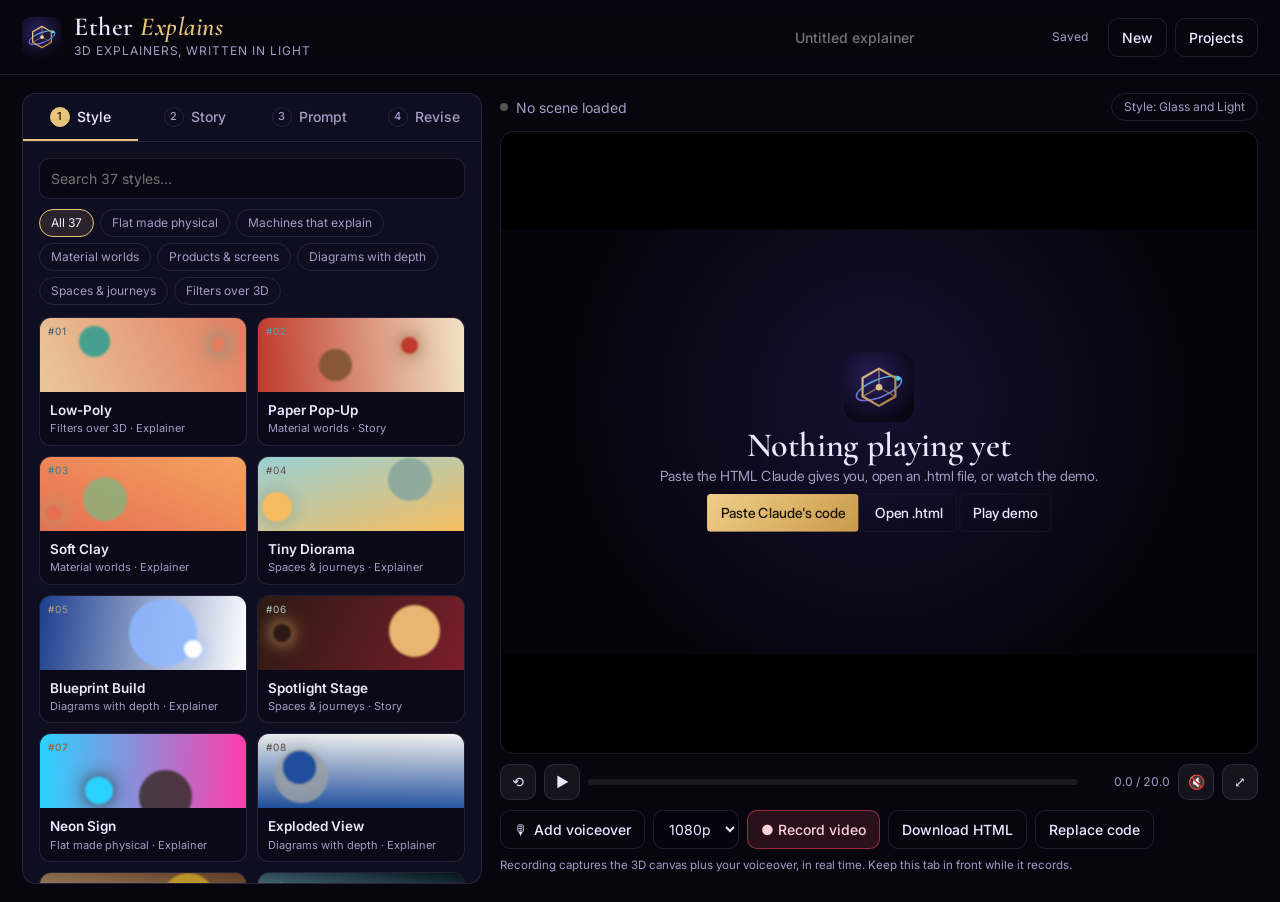
==== index.html @ 150a8461 "Player: on-stage error alerts and black-screen detection Co-Authored-By: Claude Opus 5.5 <noreply@an" ====
<!DOCTYPE html>
<html lang="en">
<head>
<meta charset="utf-8">
<meta name="viewport" content="width=device-width, initial-scale=1">
<title>Ether Explains</title>
<meta name="description" content="Ether Explains — build 3D animated explainers with Claude and three.js, then play and record them.">
<meta name="theme-color" content="#07060f">
<link rel="manifest" href="manifest.webmanifest">
<link rel="icon" href="icon.svg" type="image/svg+xml">
<link rel="preconnect" href="https://fonts.googleapis.com">
<link rel="preconnect" href="https://fonts.gstatic.com" crossorigin>
<link href="https://fonts.googleapis.com/css2?family=Cormorant+Garamond:ital,wght@0,500;0,600;1,500&family=Inter:wght@400;500;600&display=swap" rel="stylesheet">
<link rel="stylesheet" href="app.css">
</head>
<body>
<div class="aether" aria-hidden="true"></div>

<header class="topbar">
  <div class="brand">
    <img src="icon.svg" alt="" class="brand-mark">
    <div>
      <h1>Ether <em>Explains</em></h1>
      <p class="tag">3D explainers, written in light</p>
    </div>
  </div>
  <div class="project-bar">
    <input id="projectName" class="project-name" placeholder="Untitled explainer" aria-label="Project name">
    <span id="saveState" class="save-state">Saved</span>
    <button id="newBtn" class="btn ghost">New</button>
    <button id="projectsBtn" class="btn ghost">Projects</button>
  </div>
</header>

<main class="layout">
  <!-- LEFT: steps -->
  <section class="panel">
    <nav class="steps" role="tablist">
      <button class="step active" data-tab="style" role="tab"><span>1</span>Style</button>
      <button class="step" data-tab="story" role="tab"><span>2</span>Story</button>
      <button class="step" data-tab="prompt" role="tab"><span>3</span>Prompt</button>
      <button class="step" data-tab="revise" role="tab"><span>4</span>Revise</button>
    </nav>

    <!-- STYLE -->
    <div class="tab active" id="tab-style">
      <div class="row gap">
        <input id="styleSearch" class="input" placeholder="Search 37 styles…" aria-label="Search styles">
      </div>
      <div class="chips" id="catChips"></div>
      <div class="gallery" id="gallery"></div>
      <details class="custom-style">
        <summary>Paste your own style prompt</summary>
        <p class="hint">Copied a prompt from the 3D Style Atlas or written your own? Paste it here and it becomes the style for this project.</p>
        <input id="customName" class="input" placeholder="Style name">
        <textarea id="customBrief" class="input" rows="6" placeholder="Paste the style prompt or describe the look…"></textarea>
        <button id="useCustom" class="btn">Use this style</button>
      </details>
    </div>

    <!-- STORY -->
    <div class="tab" id="tab-story">
      <label class="field"><span>Topic</span>
        <textarea id="topic" class="input" rows="3" placeholder="e.g. Why the Moon has phases"></textarea>
      </label>
      <div class="grid3">
        <label class="field"><span>Length (sec)</span>
          <input id="duration" type="number" min="5" max="180" value="20" class="input"></label>
        <label class="field"><span>Aspect</span>
          <select id="aspect" class="input">
            <option value="16:9">16:9 · YouTube</option>
            <option value="9:16">9:16 · Shorts / Reels</option>
            <option value="1:1">1:1 · Square</option>
          </select></label>
        <label class="field"><span>Kind</span>
          <select id="genre" class="input">
            <option>Explainer</option><option>Story</option><option>Product shot</option><option>Title</option>
          </select></label>
      </div>
      <label class="field"><span>Audience &amp; tone</span>
        <input id="tone" class="input" placeholder="e.g. curious beginners, calm and wonder-filled"></label>
      <label class="field"><span>Palette / brand notes (optional)</span>
        <input id="palette" class="input" placeholder="e.g. Ether purples and gold, end on the Ether logo text"></label>

      <div class="subhead">Narration timing</div>
      <p class="hint">Paste an SRT from your voiceover so every beat lands on its line. No SRT yet? Write the script and Ether Explains will estimate the timing.</p>
      <div class="seg" id="timingMode">
        <button class="active" data-mode="srt">SRT</button>
        <button data-mode="script">Script</button>
        <button data-mode="none">No narration</button>
      </div>
      <div id="srtBox">
        <textarea id="srt" class="input mono" rows="7" placeholder="1&#10;00:00:00,000 --> 00:00:03,200&#10;The Moon makes no light of its own."></textarea>
        <label class="btn ghost file-btn">Load .srt<input id="srtFile" type="file" accept=".srt,.vtt,.txt" hidden></label>
      </div>
      <div id="scriptBox" hidden>
        <textarea id="script" class="input" rows="7" placeholder="One sentence per line works best."></textarea>
        <label class="field inline"><span>Words per minute</span><input id="wpm" type="number" value="150" min="80" max="220" class="input small"></label>
        <button id="scriptToSrt" class="btn ghost">Turn into timed cues</button>
      </div>
      <div id="cueSummary" class="cue-summary"></div>
      <details class="tip">
        <summary>How to get an SRT from a voiceover</summary>
        <p>Make your voiceover (your own voice, or a TTS tool like Google AI Studio), then ask a transcription tool to "transcribe this audio as an SRT file with sentence-level timestamps." Paste the result above. Keep the audio file — you'll load it when recording.</p>
      </details>
      <button class="btn primary wide" data-goto="prompt">Build the prompt →</button>
    </div>

    <!-- PROMPT -->
    <div class="tab" id="tab-prompt">
      <div class="prompt-head">
        <div>
          <div class="subhead">Your prompt for Claude</div>
          <p class="hint">Copy it, paste it into a new Claude chat, then bring the HTML back into the player.</p>
        </div>
        <label class="check"><input type="checkbox" id="withSound"> Add sound effects</label>
      </div>
      <textarea id="promptOut" class="input mono prompt-out" rows="18" spellcheck="false"></textarea>
      <div class="row gap">
        <button id="copyPrompt" class="btn primary">Copy prompt</button>
        <a class="btn ghost" href="https://claude.ai/new" target="_blank" rel="noopener">Open Claude ↗</a>
        <button id="pasteCodeBtn2" class="btn ghost">Paste Claude's code</button>
      </div>
    </div>

    <!-- REVISE -->
    <div class="tab" id="tab-revise">
      <div class="subhead">Ask for a change</div>
      <p class="hint">Describe what to change. Errors from the player are added automatically.</p>
      <textarea id="changeReq" class="input" rows="5" placeholder="e.g. Slow the camera in beat 2, make the Moon brighter, move the caption higher"></textarea>
      <div id="errorBox" class="error-box" hidden></div>
      <label class="check"><input type="checkbox" id="includeCode" checked> Include the current code (for a new Claude chat)</label>
      <textarea id="reviseOut" class="input mono" rows="10" spellcheck="false" readonly></textarea>
      <div class="row gap">
        <button id="copyRevise" class="btn primary">Copy change prompt</button>
        <a class="btn ghost" href="https://claude.ai/new" target="_blank" rel="noopener">Open Claude ↗</a>
      </div>
      <div class="subhead">Versions</div>
      <div id="versions" class="versions"></div>
    </div>
  </section>

  <!-- RIGHT: stage -->
  <section class="stage-wrap">
    <div class="stage-head">
      <div class="now">
        <span class="dot" id="statusDot"></span>
        <span id="statusText">No scene loaded</span>
      </div>
      <div class="style-pill" id="stylePill">Style: —</div>
    </div>
    <div class="stage" id="stage">
      <div class="stage-inner" id="stageInner">
        <iframe id="player" title="Explainer player" sandbox="allow-scripts allow-same-origin"></iframe>
        <div class="empty" id="emptyState">
          <img src="icon.svg" alt="">
          <h2>Nothing playing yet</h2>
          <p>Paste the HTML Claude gives you, open an .html file, or watch the demo.</p>
          <div class="row gap center">
            <button class="btn primary" id="pasteCodeBtn">Paste Claude's code</button>
            <label class="btn ghost file-btn">Open .html<input id="htmlFile" type="file" accept=".html,.htm,.txt" hidden></label>
            <button class="btn ghost" id="demoBtn">Play demo</button>
          </div>
        </div>
      </div>
      <div class="stage-alert" id="stageAlert" hidden>
        <b id="alertTitle">The scene hit a problem</b>
        <pre id="alertText"></pre>
        <div class="row gap center"><button class="btn primary" id="alertFix">Get a fix prompt</button><button class="btn ghost" id="alertClose">Dismiss</button></div>
      </div>
      <div class="rec-badge" id="recBadge" hidden>● REC <span id="recTime">0.0</span>s</div>
    </div>
    <div class="transport">
      <button class="btn icon" id="restartBtn" title="Restart">⟲</button>
      <button class="btn icon" id="playBtn" title="Play / pause">❚❚</button>
      <div class="timebar"><div id="timeFill"></div></div>
      <span class="time" id="timeLabel">0.0 / 0.0</span>
      <button class="btn icon" id="soundBtn" title="Sound in scene">🔇</button>
      <button class="btn icon" id="fullBtn" title="Fullscreen">⤢</button>
    </div>
    <div class="record-row">
      <label class="btn ghost file-btn" title="Voiceover to record with the scene">🎙 <span id="audioName">Add voiceover</span><input id="audioFile" type="file" accept="audio/*" hidden></label>
      <select id="recRes" class="input small" title="Recording size">
        <option value="1">1080p</option><option value="0.6667">720p</option>
      </select>
      <button class="btn rec" id="recordBtn">● Record video</button>
      <button class="btn ghost" id="downloadHtml">Download HTML</button>
      <button class="btn ghost" id="pasteCodeBtn3">Replace code</button>
    </div>
    <p class="hint small-print">Recording captures the 3D canvas plus your voiceover, in real time. Keep this tab in front while it records.</p>
  </section>
</main>

<!-- Paste modal -->
<dialog id="pasteDlg" class="dlg">
  <form method="dialog">
    <h3>Paste Claude's code</h3>
    <p class="hint">Paste the whole reply if you like — Ether Explains pulls out the HTML.</p>
    <textarea id="pasteArea" class="input mono" rows="16" spellcheck="false"></textarea>
    <div class="row gap end">
      <button class="btn ghost" value="cancel">Cancel</button>
      <button class="btn primary" id="pasteGo" value="ok">Play it</button>
    </div>
  </form>
</dialog>

<!-- Projects drawer -->
<dialog id="projDlg" class="dlg">
  <form method="dialog">
    <h3>Projects</h3>
    <div id="projList" class="proj-list"></div>
    <div class="row gap end">
      <label class="btn ghost file-btn">Import .json<input id="importFile" type="file" accept=".json" hidden></label>
      <button class="btn ghost" id="exportBtn" type="button">Export current</button>
      <button class="btn primary" value="close">Close</button>
    </div>
  </form>
</dialog>

<div class="toast" id="toast" role="status"></div>

<script src="styles-data.js"></script>
<script src="app.js"></script>
</body>
</html>
---- app.css ----
:root{
  --bg:#07060f; --bg2:#0e0c1d; --panel:rgba(20,17,40,.72); --line:rgba(190,170,255,.14);
  --text:#ece8ff; --muted:#a39cc4; --gold:#e8c37a; --violet:#8b6cff; --cyan:#5fe3ff; --rec:#ff4d6d;
  --r:14px; --serif:'Cormorant Garamond',Georgia,serif; --sans:Inter,system-ui,-apple-system,sans-serif;
}
*{box-sizing:border-box}
html,body{margin:0;height:100%;background:var(--bg);color:var(--text);font:14px/1.5 var(--sans)}
button,input,select,textarea{font:inherit;color:inherit}
[hidden]{display:none !important}
a.btn{color:var(--text)}
.aether{position:fixed;inset:0;z-index:-1;pointer-events:none;
  background:
    radial-gradient(60vw 40vh at 15% -5%,rgba(139,108,255,.22),transparent 60%),
    radial-gradient(50vw 50vh at 100% 10%,rgba(95,227,255,.10),transparent 60%),
    radial-gradient(40vw 40vh at 60% 110%,rgba(232,195,122,.10),transparent 60%),
    var(--bg)}
.aether::after{content:"";position:absolute;inset:0;opacity:.5;
  background-image:radial-gradient(1px 1px at 20% 30%,#fff,transparent),radial-gradient(1px 1px at 70% 60%,#fff,transparent),
  radial-gradient(1px 1px at 40% 80%,#cfc6ff,transparent),radial-gradient(1px 1px at 85% 20%,#fff,transparent),
  radial-gradient(1px 1px at 10% 70%,#ffe9b8,transparent),radial-gradient(1px 1px at 55% 15%,#fff,transparent);
  background-size:420px 420px}

/* top bar */
.topbar{display:flex;align-items:center;justify-content:space-between;gap:16px;padding:14px 22px;border-bottom:1px solid var(--line);backdrop-filter:blur(10px)}
.brand{display:flex;align-items:center;gap:12px}
.brand-mark{width:40px;height:40px}
.brand h1{margin:0;font:600 26px/1 var(--serif);letter-spacing:.5px}
.brand h1 em{color:var(--gold);font-style:italic}
.tag{margin:2px 0 0;color:var(--muted);font-size:12px;letter-spacing:.08em;text-transform:uppercase}
.project-bar{display:flex;align-items:center;gap:8px}
.project-name{background:transparent;border:1px solid transparent;border-radius:10px;padding:8px 10px;width:260px;font-weight:500}
.project-name:hover,.project-name:focus{border-color:var(--line);outline:none;background:rgba(255,255,255,.03)}
.save-state{color:var(--muted);font-size:12px;min-width:48px}

/* layout */
.layout{display:grid;grid-template-columns:minmax(380px,460px) 1fr;gap:18px;padding:18px 22px;height:calc(100vh - 73px)}
.panel{background:var(--panel);border:1px solid var(--line);border-radius:var(--r);display:flex;flex-direction:column;min-height:0;overflow:hidden}
.steps{display:grid;grid-template-columns:repeat(4,1fr);border-bottom:1px solid var(--line)}
.step{background:none;border:0;padding:12px 6px;color:var(--muted);cursor:pointer;display:flex;align-items:center;justify-content:center;gap:7px;font-weight:500;border-bottom:2px solid transparent}
.step span{display:inline-grid;place-items:center;width:20px;height:20px;border-radius:50%;border:1px solid var(--line);font-size:11px}
.step.active{color:var(--text);border-bottom-color:var(--gold)}
.step.active span{background:var(--gold);color:#1a1405;border-color:var(--gold)}
.tab{display:none;padding:16px;overflow:auto;flex:1;min-height:0}
.tab.active{display:block}

/* controls */
.input{width:100%;background:rgba(5,4,14,.6);border:1px solid var(--line);border-radius:10px;padding:9px 11px;outline:none;transition:border-color .15s}
.input:focus{border-color:rgba(232,195,122,.6)}
textarea.input{resize:vertical}
.input.small{width:auto;min-width:80px}
.mono{font-family:ui-monospace,SFMono-Regular,Menlo,monospace;font-size:12px;line-height:1.45}
.btn{background:rgba(255,255,255,.06);border:1px solid var(--line);border-radius:10px;padding:8px 13px;cursor:pointer;font-weight:500;text-decoration:none;display:inline-flex;align-items:center;gap:6px;white-space:nowrap;transition:background .15s,border-color .15s}
.btn:hover{background:rgba(255,255,255,.11)}
.btn.primary{background:linear-gradient(135deg,#f0cf8a,#c99a4b);color:#1a1405;border-color:transparent}
.btn.primary:hover{filter:brightness(1.07)}
.btn.ghost{background:transparent}
.btn.rec{background:rgba(255,77,109,.14);border-color:rgba(255,77,109,.5);color:#ffd1da}
.btn.rec.on{background:var(--rec);color:#fff}
.btn.icon{width:36px;height:36px;justify-content:center;padding:0}
.btn.wide{width:100%;justify-content:center;margin-top:14px;padding:11px}
.btn:disabled{opacity:.45;cursor:not-allowed}
.file-btn{cursor:pointer}
.row{display:flex;align-items:center;flex-wrap:wrap}
.gap{gap:8px}.center{justify-content:center}.end{justify-content:flex-end}
.field{display:block;margin-bottom:12px}
.field>span{display:block;font-size:12px;color:var(--muted);margin-bottom:5px}
.field.inline{display:flex;align-items:center;gap:8px;margin:8px 0}
.field.inline>span{margin:0}
.grid3{display:grid;grid-template-columns:1fr 1.4fr 1.1fr;gap:8px}
.subhead{font:600 18px/1.2 var(--serif);color:var(--gold);margin:14px 0 4px;letter-spacing:.3px}
.hint{color:var(--muted);font-size:12.5px;margin:0 0 10px}
.check{display:flex;align-items:center;gap:7px;color:var(--muted);font-size:13px;margin:8px 0;cursor:pointer}
.seg{display:inline-flex;border:1px solid var(--line);border-radius:10px;overflow:hidden;margin-bottom:10px}
.seg button{background:none;border:0;padding:7px 14px;cursor:pointer;color:var(--muted)}
.seg button.active{background:rgba(232,195,122,.16);color:var(--text)}
#srtBox .file-btn{margin-top:8px}
.cue-summary{margin-top:10px;font-size:12.5px;color:var(--muted)}
.cue-summary ol{margin:6px 0 0;padding-left:20px;max-height:140px;overflow:auto}
.cue-summary li{margin:2px 0}
.cue-summary b{color:var(--cyan);font-weight:500;font-variant-numeric:tabular-nums}
details{margin-top:12px;border:1px solid var(--line);border-radius:10px;padding:10px 12px}
details summary{cursor:pointer;color:var(--muted)}
details[open] summary{margin-bottom:8px}
.custom-style .input{margin-bottom:8px}

/* gallery */
.chips{display:flex;flex-wrap:wrap;gap:6px;margin:10px 0 12px}
.chip{background:none;border:1px solid var(--line);border-radius:999px;padding:4px 11px;font-size:12px;color:var(--muted);cursor:pointer}
.chip.active{border-color:var(--gold);color:var(--text);background:rgba(232,195,122,.12)}
.gallery{display:grid;grid-template-columns:1fr 1fr;gap:10px;align-items:start}
.card{border:1px solid var(--line);border-radius:12px;overflow:hidden;cursor:pointer;background:rgba(0,0,0,.25);text-align:left;padding:0;transition:transform .15s,border-color .15s}
.card:hover{transform:translateY(-2px);border-color:rgba(232,195,122,.45)}
.card.sel{border-color:var(--gold);box-shadow:0 0 0 1px var(--gold),0 8px 30px rgba(232,195,122,.15)}
.card .art{height:74px;position:relative;overflow:hidden}
.card .art i{position:absolute;border-radius:50%;filter:blur(1px)}
.card .num{position:absolute;top:6px;left:8px;font-size:10px;letter-spacing:.1em;color:rgba(255,255,255,.85);mix-blend-mode:difference}
.card .meta{padding:8px 10px}
.card .nm{font-weight:600;font-size:13.5px}
.card .sub{font-size:11px;color:var(--muted)}
.card .brief{display:none}
.card.sel .brief{display:block;font-size:11.5px;color:#cfc8ee;margin-top:6px;line-height:1.4}

/* prompt */
.prompt-head{display:flex;justify-content:space-between;align-items:flex-start;gap:10px}
.prompt-out{margin-bottom:10px;min-height:300px}
.error-box{background:rgba(255,77,109,.1);border:1px solid rgba(255,77,109,.4);border-radius:10px;padding:8px 10px;font-size:12px;margin-bottom:8px;white-space:pre-wrap;font-family:ui-monospace,Menlo,monospace}
#reviseOut{margin:8px 0}
.versions{display:flex;flex-direction:column;gap:6px}
.ver{display:flex;justify-content:space-between;align-items:center;border:1px solid var(--line);border-radius:10px;padding:7px 10px;font-size:12.5px}
.ver.cur{border-color:var(--gold)}

/* stage */
.stage-wrap{display:flex;flex-direction:column;min-height:0;min-width:0}
.stage-head{display:flex;justify-content:space-between;align-items:center;margin-bottom:10px}
.now{display:flex;align-items:center;gap:8px;color:var(--muted)}
.dot{width:8px;height:8px;border-radius:50%;background:#555}
.dot.ok{background:#4ade80;box-shadow:0 0 8px #4ade80}
.dot.err{background:var(--rec);box-shadow:0 0 8px var(--rec)}
.dot.load{background:var(--gold)}
.style-pill{border:1px solid var(--line);border-radius:999px;padding:4px 12px;font-size:12px;color:var(--muted)}
.stage{flex:1;min-height:0;position:relative;border-radius:var(--r);border:1px solid var(--line);background:#000;overflow:hidden;display:grid;place-items:center}
.stage-inner{position:absolute;left:50%;top:50%;transform-origin:center center}
#player{border:0;display:block;background:#000;width:100%;height:100%}
.empty{position:absolute;inset:0;display:grid;place-content:center;text-align:center;padding:30px;background:radial-gradient(circle at 50% 40%,#151030,#05040b 70%)}
.empty img{width:70px;margin:0 auto 10px;opacity:.9}
.empty h2{font:600 34px/1.1 var(--serif);margin:0 0 6px}
.empty p{color:var(--muted);margin:0 0 18px;font-size:calc(14px * var(--inv,1))}
.empty .btn{font-size:calc(14px * var(--inv,1));padding:calc(8px * var(--inv,1)) calc(13px * var(--inv,1))}
.empty h2{font-size:calc(34px * var(--inv,1))}
.empty img{width:calc(70px * var(--inv,1))}
.rec-badge{position:absolute;top:12px;right:12px;background:var(--rec);color:#fff;font-weight:600;font-size:12px;padding:4px 10px;border-radius:999px;animation:pulse 1s infinite}
@keyframes pulse{50%{opacity:.6}}
.transport{display:flex;align-items:center;gap:8px;margin-top:10px}
.timebar{flex:1;height:6px;border-radius:3px;background:rgba(255,255,255,.08);overflow:hidden;cursor:pointer}
#timeFill{height:100%;width:0;background:linear-gradient(90deg,var(--violet),var(--gold))}
.time{font-variant-numeric:tabular-nums;color:var(--muted);font-size:12px;min-width:84px;text-align:right}
.record-row{display:flex;flex-wrap:wrap;gap:8px;margin-top:10px;align-items:center}
.small-print{margin-top:8px;font-size:11.5px}

/* dialogs */
.dlg{background:#120f24;color:var(--text);border:1px solid var(--line);border-radius:16px;padding:20px;width:min(760px,92vw)}
.dlg::backdrop{background:rgba(3,2,10,.7);backdrop-filter:blur(4px)}
.dlg h3{margin:0 0 6px;font:600 24px/1.2 var(--serif);color:var(--gold)}
.dlg textarea{margin:8px 0 12px}
.proj-list{display:flex;flex-direction:column;gap:6px;max-height:50vh;overflow:auto;margin:10px 0 14px}
.proj{display:flex;align-items:center;justify-content:space-between;gap:10px;border:1px solid var(--line);border-radius:10px;padding:9px 12px}
.proj .t{font-weight:500}.proj .d{font-size:11.5px;color:var(--muted)}
.proj.cur{border-color:var(--gold)}
.toast{position:fixed;bottom:22px;left:50%;transform:translate(-50%,20px);background:#1d1838;border:1px solid var(--line);padding:10px 16px;border-radius:12px;opacity:0;pointer-events:none;transition:.25s;z-index:10}
.toast.show{opacity:1;transform:translate(-50%,0)}

@media (max-width:980px){
  .layout{grid-template-columns:1fr;height:auto}
  .panel{max-height:none}
  .stage{min-height:56vw}
  .project-name{width:150px}
}

.stage-alert{position:absolute;left:50%;bottom:18px;transform:translateX(-50%);width:min(560px,92%);background:rgba(26,10,20,.94);border:1px solid rgba(255,77,109,.6);border-radius:14px;padding:14px 16px;z-index:3;box-shadow:0 10px 40px rgba(0,0,0,.5)}
.stage-alert b{display:block;color:#ffb3c1;margin-bottom:6px;font-size:15px}
.stage-alert pre{margin:0 0 12px;max-height:120px;overflow:auto;white-space:pre-wrap;font:12px/1.4 ui-monospace,Menlo,monospace;color:#f3dbe2}
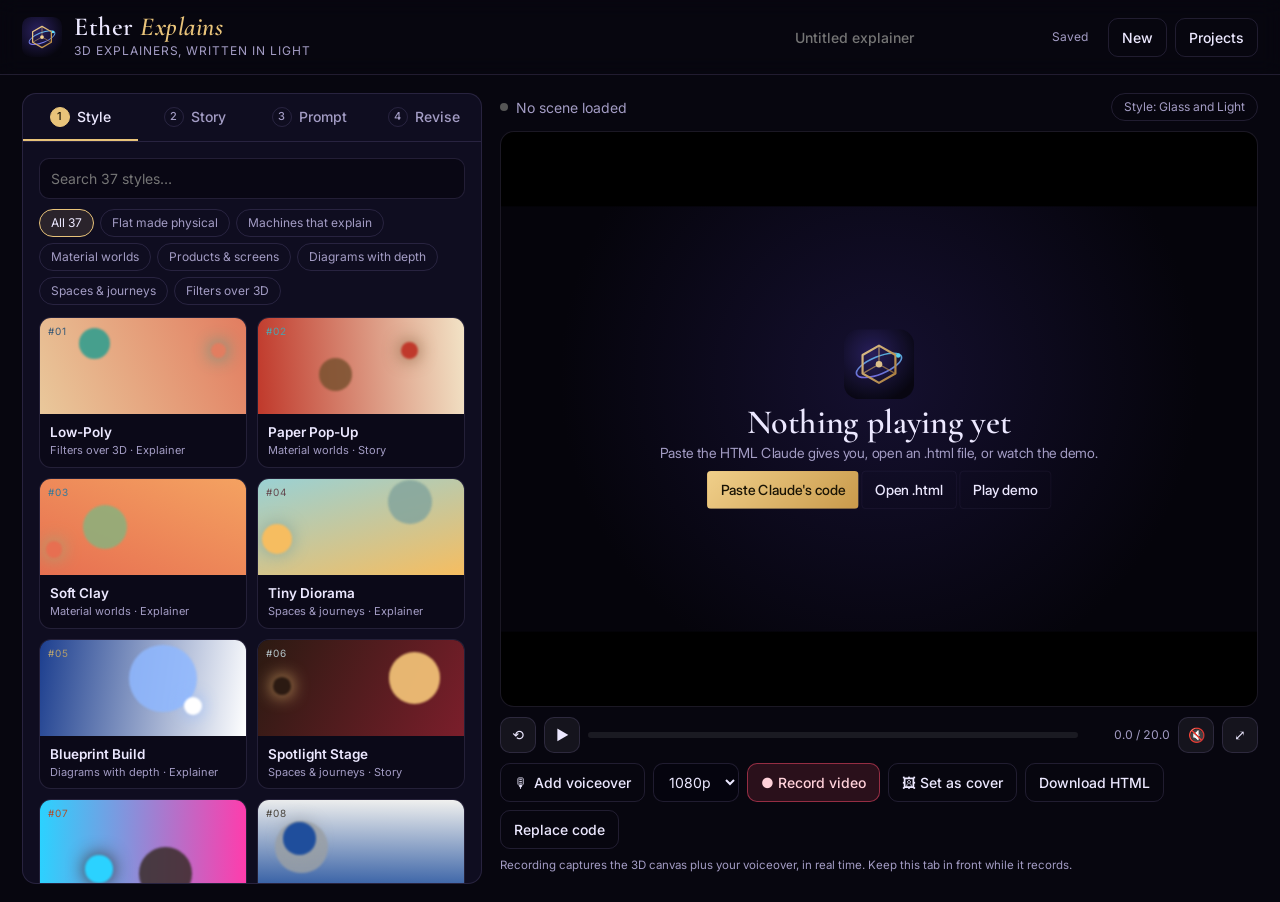
==== commit 7ac1f802: "Style covers: auto-capture a frame from your scenes, Set as cover, Reset cover Co-Authored-By: Claud" ====
--- a/index.html
+++ b/index.html
@@ -11,7 +11,7 @@
 <link rel="preconnect" href="https://fonts.googleapis.com">
 <link rel="preconnect" href="https://fonts.gstatic.com" crossorigin>
 <link href="https://fonts.googleapis.com/css2?family=Cormorant+Garamond:ital,wght@0,500;0,600;1,500&family=Inter:wght@400;500;600&display=swap" rel="stylesheet">
-<link rel="stylesheet" href="app.css">
+<link rel="stylesheet" href="app.css?v=6">
 </head>
 <body>
 <div class="aether" aria-hidden="true"></div>
@@ -184,6 +184,7 @@
         <option value="1">1080p</option><option value="0.6667">720p</option>
       </select>
       <button class="btn rec" id="recordBtn">● Record video</button>
+      <button class="btn ghost" id="coverBtn" title="Use the frame on screen as this style's picture in the gallery">🖼 Set as cover</button>
       <button class="btn ghost" id="downloadHtml">Download HTML</button>
       <button class="btn ghost" id="pasteCodeBtn3">Replace code</button>
     </div>
@@ -219,7 +220,7 @@
 
 <div class="toast" id="toast" role="status"></div>
 
-<script src="styles-data.js"></script>
-<script src="app.js"></script>
+<script src="styles-data.js?v=6"></script>
+<script src="app.js?v=6"></script>
 </body>
 </html>
--- a/app.css
+++ b/app.css
@@ -91,7 +91,7 @@
 .card{border:1px solid var(--line);border-radius:12px;overflow:hidden;cursor:pointer;background:rgba(0,0,0,.25);text-align:left;padding:0;transition:transform .15s,border-color .15s}
 .card:hover{transform:translateY(-2px);border-color:rgba(232,195,122,.45)}
 .card.sel{border-color:var(--gold);box-shadow:0 0 0 1px var(--gold),0 8px 30px rgba(232,195,122,.15)}
-.card .art{height:74px;position:relative;overflow:hidden}
+.card .art{height:96px;position:relative;overflow:hidden;background-size:cover;background-position:center}
 .card .art i{position:absolute;border-radius:50%;filter:blur(1px)}
 .card .num{position:absolute;top:6px;left:8px;font-size:10px;letter-spacing:.1em;color:rgba(255,255,255,.85);mix-blend-mode:difference}
 .card .meta{padding:8px 10px}
@@ -159,3 +159,7 @@
 .stage-alert{position:absolute;left:50%;bottom:18px;transform:translateX(-50%);width:min(560px,92%);background:rgba(26,10,20,.94);border:1px solid rgba(255,77,109,.6);border-radius:14px;padding:14px 16px;z-index:3;box-shadow:0 10px 40px rgba(0,0,0,.5)}
 .stage-alert b{display:block;color:#ffb3c1;margin-bottom:6px;font-size:15px}
 .stage-alert pre{margin:0 0 12px;max-height:120px;overflow:auto;white-space:pre-wrap;font:12px/1.4 ui-monospace,Menlo,monospace;color:#f3dbe2}
+
+.card .art.has-img::after{content:"";position:absolute;inset:0;background:linear-gradient(180deg,rgba(0,0,0,.25),transparent 40%)}
+.card .num{z-index:1}
+.cover-reset{display:inline-block;margin-top:8px;font-size:11px;color:var(--gold);text-decoration:underline;cursor:pointer}
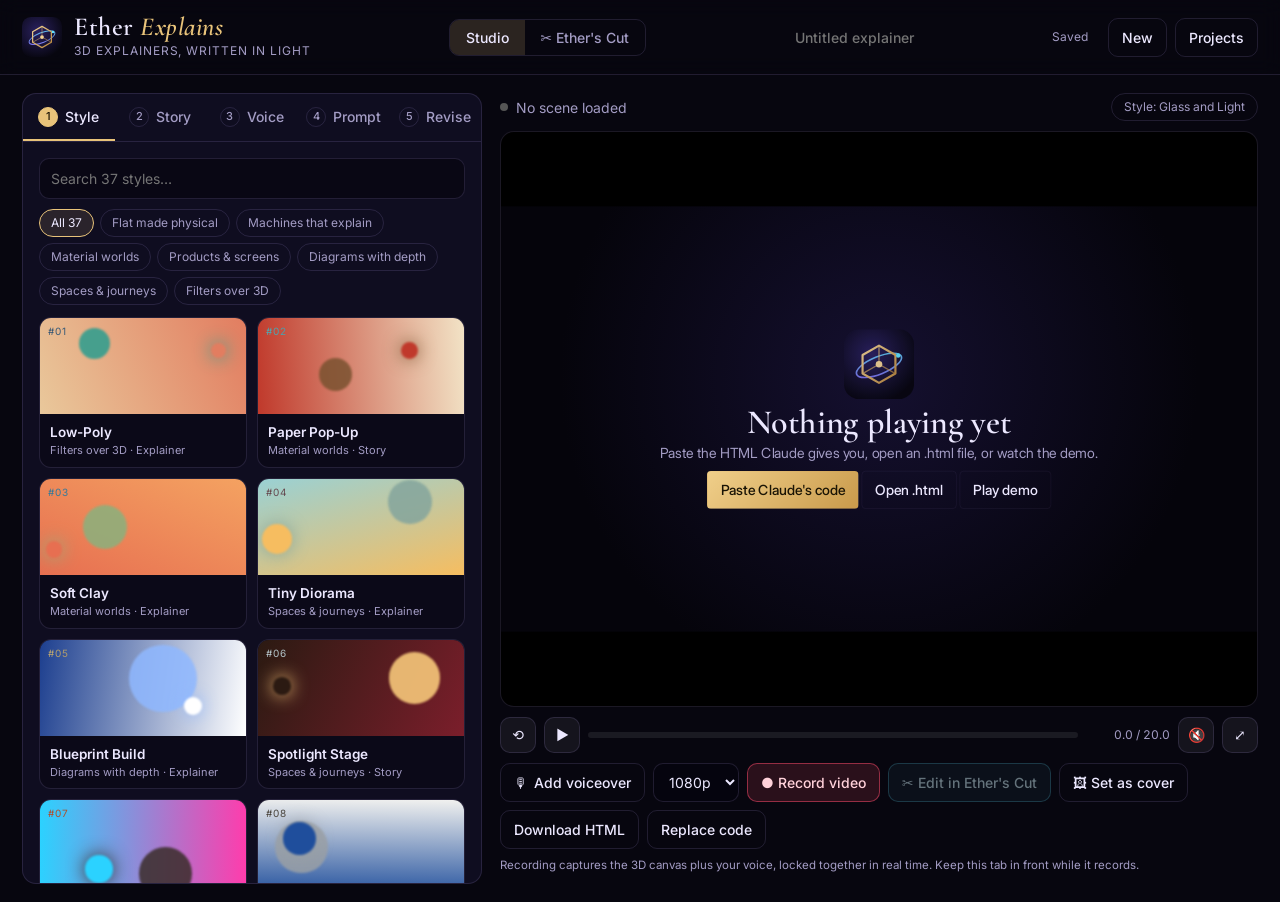
==== commit 8deba0ef: "Voice reader (teleprompter, voice-file auto line-up, Mac voices), voice locked to the scene in playe" ====
--- a/index.html
+++ b/index.html
@@ -11,7 +11,7 @@
 <link rel="preconnect" href="https://fonts.googleapis.com">
 <link rel="preconnect" href="https://fonts.gstatic.com" crossorigin>
 <link href="https://fonts.googleapis.com/css2?family=Cormorant+Garamond:ital,wght@0,500;0,600;1,500&family=Inter:wght@400;500;600&display=swap" rel="stylesheet">
-<link rel="stylesheet" href="app.css?v=6">
+<link rel="stylesheet" href="app.css?v=7">
 </head>
 <body>
 <div class="aether" aria-hidden="true"></div>
@@ -23,6 +23,10 @@
       <h1>Ether <em>Explains</em></h1>
       <p class="tag">3D explainers, written in light</p>
     </div>
+  </div>
+  <div class="seg mode-seg" id="modeSeg" role="tablist" aria-label="View">
+    <button class="active" data-view="studio">Studio</button>
+    <button data-view="cut">✂ Ether's Cut</button>
   </div>
   <div class="project-bar">
     <input id="projectName" class="project-name" placeholder="Untitled explainer" aria-label="Project name">
@@ -32,14 +36,15 @@
   </div>
 </header>
 
-<main class="layout">
+<main class="layout" id="studioView">
   <!-- LEFT: steps -->
   <section class="panel">
     <nav class="steps" role="tablist">
       <button class="step active" data-tab="style" role="tab"><span>1</span>Style</button>
       <button class="step" data-tab="story" role="tab"><span>2</span>Story</button>
-      <button class="step" data-tab="prompt" role="tab"><span>3</span>Prompt</button>
-      <button class="step" data-tab="revise" role="tab"><span>4</span>Revise</button>
+      <button class="step" data-tab="voice" role="tab"><span>3</span>Voice</button>
+      <button class="step" data-tab="prompt" role="tab"><span>4</span>Prompt</button>
+      <button class="step" data-tab="revise" role="tab"><span>5</span>Revise</button>
     </nav>
 
     <!-- STYLE -->
@@ -103,6 +108,93 @@
         <summary>How to get an SRT from a voiceover</summary>
         <p>Make your voiceover (your own voice, or a TTS tool like Google AI Studio), then ask a transcription tool to "transcribe this audio as an SRT file with sentence-level timestamps." Paste the result above. Keep the audio file — you'll load it when recording.</p>
       </details>
+      <button class="btn primary wide" data-goto="voice">Add the voice →</button>
+    </div>
+
+    <!-- VOICE -->
+    <div class="tab" id="tab-voice">
+      <div class="subhead">Voice reader</div>
+      <p class="hint">Give the explainer its voice. The voice's real timing becomes the narration cues, so Claude builds each beat on its line, and the voice plays locked to the picture in the player and in the recording.</p>
+
+      <div class="vcard" id="vCard">
+        <div class="vcard-main"><b id="vName">No voice yet</b><span id="vMeta">Read it yourself, load a voice file, or use a Mac voice.</span></div>
+        <div class="row gap" id="vCardBtns" hidden>
+          <button class="btn ghost" id="vPlay" type="button">▶ Listen</button>
+          <button class="btn ghost" id="vSave" type="button" title="Download the voice as a WAV file">⤓</button>
+          <button class="btn ghost" id="vRemove" type="button" title="Remove this voice">✕</button>
+        </div>
+      </div>
+
+      <label class="field"><span>Lines to read — one per line</span>
+        <textarea id="vLines" class="input" rows="6" placeholder="The Moon makes no light of its own.&#10;Sunlight always lights half of it.&#10;…"></textarea>
+      </label>
+      <div class="row gap vline-tools">
+        <button class="btn ghost" id="vFromStory" type="button">Pull from Story</button>
+        <span class="hint" id="vLineCount"></span>
+      </div>
+
+      <div class="seg" id="voiceMode">
+        <button class="active" data-vm="record">🎙 Read it myself</button>
+        <button data-vm="file">📂 Voice file</button>
+        <button data-vm="mac">🗣 Mac voice</button>
+      </div>
+
+      <!-- record yourself -->
+      <div class="vpane" id="vm-record">
+        <div class="row gap">
+          <select id="micSel" class="input small grow" aria-label="Microphone"><option value="">Default microphone</option></select>
+          <div class="meter" title="Mic level"><i id="micLevel"></i></div>
+        </div>
+        <div class="prompter" id="prompter">
+          <div class="p-prev" id="pPrev"></div>
+          <div class="p-cur" id="pCur">Press Start, then read each line. Press <kbd>Space</kbd> as you begin the next one.</div>
+          <div class="p-next" id="pNext"></div>
+          <div class="p-rec" id="pRec" hidden>● <span id="pTime">0.0</span>s · line <span id="pIdx">1</span>/<span id="pTot">0</span></div>
+        </div>
+        <div class="row gap">
+          <button class="btn primary" id="readStart" type="button">● Start reading</button>
+          <button class="btn" id="readNext" type="button" hidden>Next line ␣</button>
+          <button class="btn ghost" id="readStop" type="button" hidden>■ Finish</button>
+          <button class="btn ghost" id="readCancel" type="button" hidden>Cancel</button>
+        </div>
+        <p class="hint">Headphones help. Your recording stays on this Mac (saved in this browser with the project).</p>
+      </div>
+
+      <!-- voice file -->
+      <div class="vpane" id="vm-file" hidden>
+        <p class="hint">Any voiceover works: your own recording, a WAV from Ether Reader in your voice, or a Mac voice file (see 🗣). Ether Explains finds the pauses and lines each sentence up with its words.</p>
+        <div class="row gap">
+          <label class="btn file-btn">📂 Load voice file<input id="vFile" type="file" accept="audio/*,.wav,.m4a,.mp3,.aiff,.aif,.caf,.webm,.ogg" hidden></label>
+          <button class="btn primary" id="vAlign" type="button">Line it up with my lines</button>
+        </div>
+      </div>
+
+      <!-- mac voice -->
+      <div class="vpane" id="vm-mac" hidden>
+        <div class="grid2">
+          <label class="field"><span>Voice</span><select id="macVoice" class="input"></select></label>
+          <label class="field"><span>Speed <b id="macRateV">1.0×</b></span><input id="macRate" type="range" min="0.7" max="1.4" step="0.05" value="1"></label>
+        </div>
+        <div class="row gap">
+          <button class="btn" id="macTest" type="button">▶ Hear it</button>
+          <button class="btn primary" id="macTime" type="button">Time my lines with this voice</button>
+          <button class="btn" id="macAlong" type="button">▶ Read along with the scene</button>
+        </div>
+        <p class="hint">Read-along speaks each line on its cue and holds the picture if a line runs long, so they never drift. Browsers can't record Mac voices directly, so to put one in the video, make a voice file on your Mac:</p>
+        <div class="row gap"><button class="btn ghost" id="macCmd" type="button">Copy Terminal command</button></div>
+        <p class="hint small">Paste it in Terminal and press Return. It saves a WAV to your Desktop. Then load it in 📂 Voice file and press Line it up.</p>
+      </div>
+
+      <div id="vTimeline" hidden>
+        <div class="subhead">Timing</div>
+        <p class="hint">Drag a cue's edge to adjust it. Click anywhere to listen from there.</p>
+        <div class="wave-wrap"><canvas id="vWave" height="96"></canvas></div>
+        <label class="field inline"><span>Voice starts at</span>
+          <input id="vOffset" type="range" min="-2" max="3" step="0.05" value="0" class="grow">
+          <b id="vOffsetV" class="mono">0.00s</b></label>
+        <ol class="vcues" id="vCues"></ol>
+      </div>
+      <label class="check"><input type="checkbox" id="vSync" checked> Play the voice with the scene in the player</label>
       <button class="btn primary wide" data-goto="prompt">Build the prompt →</button>
     </div>
 
@@ -129,6 +221,7 @@
       <p class="hint">Describe what to change. Errors from the player are added automatically.</p>
       <textarea id="changeReq" class="input" rows="5" placeholder="e.g. Slow the camera in beat 2, make the Moon brighter, move the caption higher"></textarea>
       <div id="errorBox" class="error-box" hidden></div>
+      <label class="check"><input type="checkbox" id="includeTiming"> Retime to the latest voice cues</label>
       <label class="check"><input type="checkbox" id="includeCode" checked> Include the current code (for a new Claude chat)</label>
       <textarea id="reviseOut" class="input mono" rows="10" spellcheck="false" readonly></textarea>
       <div class="row gap">
@@ -175,6 +268,7 @@
       <button class="btn icon" id="playBtn" title="Play / pause">❚❚</button>
       <div class="timebar"><div id="timeFill"></div></div>
       <span class="time" id="timeLabel">0.0 / 0.0</span>
+      <button class="btn icon" id="voiceBtn" title="Voice" hidden>🗣</button>
       <button class="btn icon" id="soundBtn" title="Sound in scene">🔇</button>
       <button class="btn icon" id="fullBtn" title="Fullscreen">⤢</button>
     </div>
@@ -184,13 +278,18 @@
         <option value="1">1080p</option><option value="0.6667">720p</option>
       </select>
       <button class="btn rec" id="recordBtn">● Record video</button>
+      <button class="btn cut" id="cutBtn" disabled title="Open your last recording in the Ether's Cut editor">✂ Edit in Ether's Cut</button>
       <button class="btn ghost" id="coverBtn" title="Use the frame on screen as this style's picture in the gallery">🖼 Set as cover</button>
       <button class="btn ghost" id="downloadHtml">Download HTML</button>
       <button class="btn ghost" id="pasteCodeBtn3">Replace code</button>
     </div>
-    <p class="hint small-print">Recording captures the 3D canvas plus your voiceover, in real time. Keep this tab in front while it records.</p>
+    <p class="hint small-print">Recording captures the 3D canvas plus your voice, locked together in real time. Keep this tab in front while it records.</p>
   </section>
 </main>
+
+<section class="cut-view" id="cutView" hidden>
+  <iframe id="cutFrame" title="Ether's Cut editor" allow="autoplay; fullscreen"></iframe>
+</section>
 
 <!-- Paste modal -->
 <dialog id="pasteDlg" class="dlg">
@@ -220,7 +319,9 @@
 
 <div class="toast" id="toast" role="status"></div>
 
-<script src="styles-data.js?v=6"></script>
-<script src="app.js?v=6"></script>
+<script src="styles-data.js?v=7"></script>
+<script src="voice-dsp.js?v=7"></script>
+<script src="app.js?v=7"></script>
+<script src="voice.js?v=7"></script>
 </body>
 </html>
--- a/app.css
+++ b/app.css
@@ -35,8 +35,8 @@
 /* layout */
 .layout{display:grid;grid-template-columns:minmax(380px,460px) 1fr;gap:18px;padding:18px 22px;height:calc(100vh - 73px)}
 .panel{background:var(--panel);border:1px solid var(--line);border-radius:var(--r);display:flex;flex-direction:column;min-height:0;overflow:hidden}
-.steps{display:grid;grid-template-columns:repeat(4,1fr);border-bottom:1px solid var(--line)}
-.step{background:none;border:0;padding:12px 6px;color:var(--muted);cursor:pointer;display:flex;align-items:center;justify-content:center;gap:7px;font-weight:500;border-bottom:2px solid transparent}
+.steps{display:grid;grid-template-columns:repeat(5,1fr);border-bottom:1px solid var(--line)}
+.step{background:none;border:0;padding:12px 4px;color:var(--muted);cursor:pointer;display:flex;align-items:center;justify-content:center;gap:7px;font-weight:500;border-bottom:2px solid transparent}
 .step span{display:inline-grid;place-items:center;width:20px;height:20px;border-radius:50%;border:1px solid var(--line);font-size:11px}
 .step.active{color:var(--text);border-bottom-color:var(--gold)}
 .step.active span{background:var(--gold);color:#1a1405;border-color:var(--gold)}
@@ -163,3 +163,45 @@
 .card .art.has-img::after{content:"";position:absolute;inset:0;background:linear-gradient(180deg,rgba(0,0,0,.25),transparent 40%)}
 .card .num{z-index:1}
 .cover-reset{display:inline-block;margin-top:8px;font-size:11px;color:var(--gold);text-decoration:underline;cursor:pointer}
+
+/* view switch: Studio / Ether's Cut */
+.mode-seg{margin:0}
+.mode-seg button{padding:7px 16px;font-weight:500}
+.cut-view{height:calc(100vh - 73px);padding:12px 22px 18px}
+.cut-view iframe{width:100%;height:100%;border:1px solid var(--line);border-radius:var(--r);background:#0d0e12;display:block}
+.btn.cut{background:rgba(95,227,255,.10);border-color:rgba(95,227,255,.45);color:#d6f7ff}
+.btn.cut:not(:disabled):hover{background:rgba(95,227,255,.2)}
+
+/* voice tab */
+.grow{flex:1;min-width:0}
+.grid2{display:grid;grid-template-columns:1.4fr 1fr;gap:8px}
+.grid2 .field>span b{color:var(--text);font-weight:500}
+input[type=range]{accent-color:var(--gold);width:100%}
+.vcard{display:flex;align-items:center;justify-content:space-between;gap:10px;border:1px solid var(--line);border-radius:12px;padding:10px 12px;margin:4px 0 14px;background:rgba(5,4,14,.45)}
+.vcard.has{border-color:rgba(232,195,122,.5);background:linear-gradient(135deg,rgba(232,195,122,.08),rgba(139,108,255,.06))}
+.vcard-main{display:flex;flex-direction:column;min-width:0}
+.vcard-main b{font-weight:600;white-space:nowrap;overflow:hidden;text-overflow:ellipsis}
+.vcard-main span{font-size:12px;color:var(--muted)}
+.vcard .btn{padding:6px 10px}
+.vline-tools{margin:-4px 0 12px}
+.vline-tools .hint{margin:0}
+.vpane{margin-bottom:6px}
+.vpane .row{margin-bottom:10px}
+.meter{width:90px;height:8px;border-radius:4px;background:rgba(255,255,255,.08);overflow:hidden}
+.meter i{display:block;height:100%;width:0;background:linear-gradient(90deg,#4ade80,var(--gold) 70%,var(--rec));transition:width .06s}
+.prompter{border:1px solid var(--line);border-radius:12px;padding:14px 16px;margin-bottom:10px;background:radial-gradient(circle at 50% 0%,rgba(139,108,255,.14),rgba(5,4,14,.6) 70%);min-height:150px;display:flex;flex-direction:column;justify-content:center;gap:6px;position:relative}
+.prompter.live{border-color:rgba(255,77,109,.55)}
+.p-prev,.p-next{color:var(--muted);font-size:13px;opacity:.7}
+.p-cur{font:500 21px/1.35 var(--serif);color:var(--text)}
+.prompter.live .p-cur{font-size:25px}
+.p-rec{position:absolute;top:8px;right:12px;font-size:11.5px;color:#ffb3c1;font-variant-numeric:tabular-nums}
+kbd{border:1px solid var(--line);border-bottom-width:2px;border-radius:5px;padding:0 5px;font-size:12px;font-family:inherit}
+.wave-wrap{border:1px solid var(--line);border-radius:10px;overflow:hidden;background:rgba(5,4,14,.6);margin-bottom:6px}
+#vWave{display:block;width:100%;height:96px;cursor:pointer;touch-action:none}
+.vcues{margin:6px 0 4px;padding-left:22px;max-height:190px;overflow:auto;font-size:12.5px;color:var(--muted)}
+.vcues li{margin:3px 0;cursor:pointer;border-radius:6px;padding:1px 4px}
+.vcues li:hover{background:rgba(255,255,255,.05);color:var(--text)}
+.vcues li.on{color:var(--text);background:rgba(232,195,122,.12)}
+.vcues b{color:var(--cyan);font-weight:500;font-variant-numeric:tabular-nums;margin-right:6px}
+.hint.small{font-size:11.5px}
+@media (max-width:980px){ .cut-view{height:88vh} .mode-seg button{padding:7px 10px} }
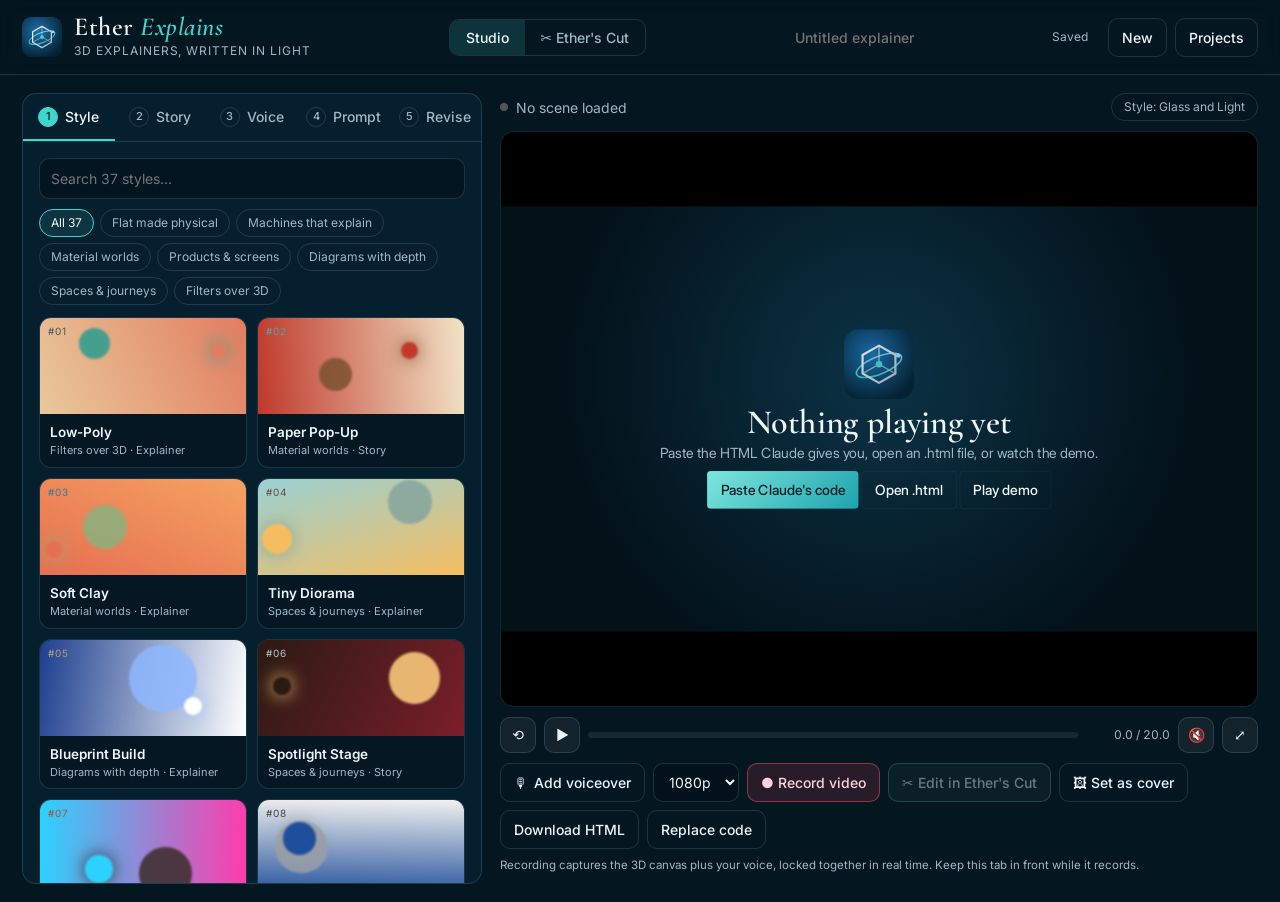
==== commit 8bafed8e: "Native Mac app (mac/), Lake Tahoe colors, Mac voices rendered into voice tracks, release old WebGL c" ====
--- a/index.html
+++ b/index.html
@@ -5,7 +5,7 @@
 <meta name="viewport" content="width=device-width, initial-scale=1">
 <title>Ether Explains</title>
 <meta name="description" content="Ether Explains — build 3D animated explainers with Claude and three.js, then play and record them.">
-<meta name="theme-color" content="#07060f">
+<meta name="theme-color" content="#04161f">
 <link rel="manifest" href="manifest.webmanifest">
 <link rel="icon" href="icon.svg" type="image/svg+xml">
 <link rel="preconnect" href="https://fonts.googleapis.com">
@@ -177,12 +177,16 @@
         </div>
         <div class="row gap">
           <button class="btn" id="macTest" type="button">▶ Hear it</button>
+          <button class="btn primary" id="macMake" type="button" hidden>🎙 Make the voice track</button>
           <button class="btn primary" id="macTime" type="button">Time my lines with this voice</button>
           <button class="btn" id="macAlong" type="button">▶ Read along with the scene</button>
         </div>
-        <p class="hint">Read-along speaks each line on its cue and holds the picture if a line runs long, so they never drift. Browsers can't record Mac voices directly, so to put one in the video, make a voice file on your Mac:</p>
-        <div class="row gap"><button class="btn ghost" id="macCmd" type="button">Copy Terminal command</button></div>
-        <p class="hint small">Paste it in Terminal and press Return. It saves a WAV to your Desktop. Then load it in 📂 Voice file and press Line it up.</p>
+        <p class="hint" id="macNativeHint" hidden>Makes a real voice track from your lines with this Mac voice, already lined up line by line. It plays with the scene and goes into the recorded video. Get more voices (Premium and Enhanced sound best) in System Settings › Accessibility › Spoken Content › System Voice › Manage Voices.</p>
+        <div id="macWebOnly">
+          <p class="hint">Read-along speaks each line on its cue and holds the picture if a line runs long, so they never drift. Browsers can't record Mac voices directly, so to put one in the video, make a voice file on your Mac:</p>
+          <div class="row gap"><button class="btn ghost" id="macCmd" type="button">Copy Terminal command</button></div>
+          <p class="hint small">Paste it in Terminal and press Return. It saves a WAV to your Desktop. Then load it in 📂 Voice file and press Line it up.</p>
+        </div>
       </div>
 
       <div id="vTimeline" hidden>
@@ -281,6 +285,7 @@
       <button class="btn cut" id="cutBtn" disabled title="Open your last recording in the Ether's Cut editor">✂ Edit in Ether's Cut</button>
       <button class="btn ghost" id="coverBtn" title="Use the frame on screen as this style's picture in the gallery">🖼 Set as cover</button>
       <button class="btn ghost" id="downloadHtml">Download HTML</button>
+      <button class="btn ghost" id="openSavedBtn" hidden title="Open Movies › Ether Explains in Finder">📁 Saved</button>
       <button class="btn ghost" id="pasteCodeBtn3">Replace code</button>
     </div>
     <p class="hint small-print">Recording captures the 3D canvas plus your voice, locked together in real time. Keep this tab in front while it records.</p>
--- a/app.css
+++ b/app.css
@@ -1,6 +1,6 @@
 :root{
-  --bg:#07060f; --bg2:#0e0c1d; --panel:rgba(20,17,40,.72); --line:rgba(190,170,255,.14);
-  --text:#ece8ff; --muted:#a39cc4; --gold:#e8c37a; --violet:#8b6cff; --cyan:#5fe3ff; --rec:#ff4d6d;
+  --bg:#04161f; --bg2:#072535; --panel:rgba(8,36,52,.74); --line:rgba(150,215,228,.16);
+  --text:#eef6f9; --muted:#9db9c5; --gold:#3fd4cc; --violet:#3b8fd8; --cyan:#9be8f0; --rec:#ff6b6b;
   --r:14px; --serif:'Cormorant Garamond',Georgia,serif; --sans:Inter,system-ui,-apple-system,sans-serif;
 }
 *{box-sizing:border-box}
@@ -10,14 +10,14 @@
 a.btn{color:var(--text)}
 .aether{position:fixed;inset:0;z-index:-1;pointer-events:none;
   background:
-    radial-gradient(60vw 40vh at 15% -5%,rgba(139,108,255,.22),transparent 60%),
-    radial-gradient(50vw 50vh at 100% 10%,rgba(95,227,255,.10),transparent 60%),
-    radial-gradient(40vw 40vh at 60% 110%,rgba(232,195,122,.10),transparent 60%),
+    radial-gradient(70vw 45vh at 20% -10%,rgba(59,143,216,.30),transparent 62%),
+    radial-gradient(50vw 50vh at 100% 5%,rgba(220,235,244,.07),transparent 60%),
+    radial-gradient(60vw 45vh at 55% 115%,rgba(63,212,204,.16),transparent 62%),
     var(--bg)}
 .aether::after{content:"";position:absolute;inset:0;opacity:.5;
   background-image:radial-gradient(1px 1px at 20% 30%,#fff,transparent),radial-gradient(1px 1px at 70% 60%,#fff,transparent),
-  radial-gradient(1px 1px at 40% 80%,#cfc6ff,transparent),radial-gradient(1px 1px at 85% 20%,#fff,transparent),
-  radial-gradient(1px 1px at 10% 70%,#ffe9b8,transparent),radial-gradient(1px 1px at 55% 15%,#fff,transparent);
+  radial-gradient(1px 1px at 40% 80%,#cde9f5,transparent),radial-gradient(1px 1px at 85% 20%,#fff,transparent),
+  radial-gradient(1px 1px at 10% 70%,#e8f6fb,transparent),radial-gradient(1px 1px at 55% 15%,#fff,transparent);
   background-size:420px 420px}
 
 /* top bar */
@@ -39,19 +39,19 @@
 .step{background:none;border:0;padding:12px 4px;color:var(--muted);cursor:pointer;display:flex;align-items:center;justify-content:center;gap:7px;font-weight:500;border-bottom:2px solid transparent}
 .step span{display:inline-grid;place-items:center;width:20px;height:20px;border-radius:50%;border:1px solid var(--line);font-size:11px}
 .step.active{color:var(--text);border-bottom-color:var(--gold)}
-.step.active span{background:var(--gold);color:#1a1405;border-color:var(--gold)}
+.step.active span{background:var(--gold);color:#022027;border-color:var(--gold)}
 .tab{display:none;padding:16px;overflow:auto;flex:1;min-height:0}
 .tab.active{display:block}
 
 /* controls */
-.input{width:100%;background:rgba(5,4,14,.6);border:1px solid var(--line);border-radius:10px;padding:9px 11px;outline:none;transition:border-color .15s}
-.input:focus{border-color:rgba(232,195,122,.6)}
+.input{width:100%;background:rgba(2,16,24,.6);border:1px solid var(--line);border-radius:10px;padding:9px 11px;outline:none;transition:border-color .15s}
+.input:focus{border-color:rgba(63,212,204,.6)}
 textarea.input{resize:vertical}
 .input.small{width:auto;min-width:80px}
 .mono{font-family:ui-monospace,SFMono-Regular,Menlo,monospace;font-size:12px;line-height:1.45}
 .btn{background:rgba(255,255,255,.06);border:1px solid var(--line);border-radius:10px;padding:8px 13px;cursor:pointer;font-weight:500;text-decoration:none;display:inline-flex;align-items:center;gap:6px;white-space:nowrap;transition:background .15s,border-color .15s}
 .btn:hover{background:rgba(255,255,255,.11)}
-.btn.primary{background:linear-gradient(135deg,#f0cf8a,#c99a4b);color:#1a1405;border-color:transparent}
+.btn.primary{background:linear-gradient(135deg,#7ce6de,#1fa3ad);color:#022027;border-color:transparent}
 .btn.primary:hover{filter:brightness(1.07)}
 .btn.ghost{background:transparent}
 .btn.rec{background:rgba(255,77,109,.14);border-color:rgba(255,77,109,.5);color:#ffd1da}
@@ -72,7 +72,7 @@
 .check{display:flex;align-items:center;gap:7px;color:var(--muted);font-size:13px;margin:8px 0;cursor:pointer}
 .seg{display:inline-flex;border:1px solid var(--line);border-radius:10px;overflow:hidden;margin-bottom:10px}
 .seg button{background:none;border:0;padding:7px 14px;cursor:pointer;color:var(--muted)}
-.seg button.active{background:rgba(232,195,122,.16);color:var(--text)}
+.seg button.active{background:rgba(63,212,204,.16);color:var(--text)}
 #srtBox .file-btn{margin-top:8px}
 .cue-summary{margin-top:10px;font-size:12.5px;color:var(--muted)}
 .cue-summary ol{margin:6px 0 0;padding-left:20px;max-height:140px;overflow:auto}
@@ -86,11 +86,11 @@
 /* gallery */
 .chips{display:flex;flex-wrap:wrap;gap:6px;margin:10px 0 12px}
 .chip{background:none;border:1px solid var(--line);border-radius:999px;padding:4px 11px;font-size:12px;color:var(--muted);cursor:pointer}
-.chip.active{border-color:var(--gold);color:var(--text);background:rgba(232,195,122,.12)}
+.chip.active{border-color:var(--gold);color:var(--text);background:rgba(63,212,204,.12)}
 .gallery{display:grid;grid-template-columns:1fr 1fr;gap:10px;align-items:start}
 .card{border:1px solid var(--line);border-radius:12px;overflow:hidden;cursor:pointer;background:rgba(0,0,0,.25);text-align:left;padding:0;transition:transform .15s,border-color .15s}
-.card:hover{transform:translateY(-2px);border-color:rgba(232,195,122,.45)}
-.card.sel{border-color:var(--gold);box-shadow:0 0 0 1px var(--gold),0 8px 30px rgba(232,195,122,.15)}
+.card:hover{transform:translateY(-2px);border-color:rgba(63,212,204,.45)}
+.card.sel{border-color:var(--gold);box-shadow:0 0 0 1px var(--gold),0 8px 30px rgba(63,212,204,.15)}
 .card .art{height:96px;position:relative;overflow:hidden;background-size:cover;background-position:center}
 .card .art i{position:absolute;border-radius:50%;filter:blur(1px)}
 .card .num{position:absolute;top:6px;left:8px;font-size:10px;letter-spacing:.1em;color:rgba(255,255,255,.85);mix-blend-mode:difference}
@@ -98,7 +98,7 @@
 .card .nm{font-weight:600;font-size:13.5px}
 .card .sub{font-size:11px;color:var(--muted)}
 .card .brief{display:none}
-.card.sel .brief{display:block;font-size:11.5px;color:#cfc8ee;margin-top:6px;line-height:1.4}
+.card.sel .brief{display:block;font-size:11.5px;color:#cfe3ea;margin-top:6px;line-height:1.4}
 
 /* prompt */
 .prompt-head{display:flex;justify-content:space-between;align-items:flex-start;gap:10px}
@@ -121,7 +121,7 @@
 .stage{flex:1;min-height:0;position:relative;border-radius:var(--r);border:1px solid var(--line);background:#000;overflow:hidden;display:grid;place-items:center}
 .stage-inner{position:absolute;left:50%;top:50%;transform-origin:center center}
 #player{border:0;display:block;background:#000;width:100%;height:100%}
-.empty{position:absolute;inset:0;display:grid;place-content:center;text-align:center;padding:30px;background:radial-gradient(circle at 50% 40%,#151030,#05040b 70%)}
+.empty{position:absolute;inset:0;display:grid;place-content:center;text-align:center;padding:30px;background:radial-gradient(circle at 50% 40%,#0b3346,#031119 70%)}
 .empty img{width:70px;margin:0 auto 10px;opacity:.9}
 .empty h2{font:600 34px/1.1 var(--serif);margin:0 0 6px}
 .empty p{color:var(--muted);margin:0 0 18px;font-size:calc(14px * var(--inv,1))}
@@ -138,15 +138,15 @@
 .small-print{margin-top:8px;font-size:11.5px}
 
 /* dialogs */
-.dlg{background:#120f24;color:var(--text);border:1px solid var(--line);border-radius:16px;padding:20px;width:min(760px,92vw)}
-.dlg::backdrop{background:rgba(3,2,10,.7);backdrop-filter:blur(4px)}
+.dlg{background:#082636;color:var(--text);border:1px solid var(--line);border-radius:16px;padding:20px;width:min(760px,92vw)}
+.dlg::backdrop{background:rgba(1,10,16,.7);backdrop-filter:blur(4px)}
 .dlg h3{margin:0 0 6px;font:600 24px/1.2 var(--serif);color:var(--gold)}
 .dlg textarea{margin:8px 0 12px}
 .proj-list{display:flex;flex-direction:column;gap:6px;max-height:50vh;overflow:auto;margin:10px 0 14px}
 .proj{display:flex;align-items:center;justify-content:space-between;gap:10px;border:1px solid var(--line);border-radius:10px;padding:9px 12px}
 .proj .t{font-weight:500}.proj .d{font-size:11.5px;color:var(--muted)}
 .proj.cur{border-color:var(--gold)}
-.toast{position:fixed;bottom:22px;left:50%;transform:translate(-50%,20px);background:#1d1838;border:1px solid var(--line);padding:10px 16px;border-radius:12px;opacity:0;pointer-events:none;transition:.25s;z-index:10}
+.toast{position:fixed;bottom:22px;left:50%;transform:translate(-50%,20px);background:#0c3246;border:1px solid var(--line);padding:10px 16px;border-radius:12px;opacity:0;pointer-events:none;transition:.25s;z-index:10}
 .toast.show{opacity:1;transform:translate(-50%,0)}
 
 @media (max-width:980px){
@@ -168,17 +168,17 @@
 .mode-seg{margin:0}
 .mode-seg button{padding:7px 16px;font-weight:500}
 .cut-view{height:calc(100vh - 73px);padding:12px 22px 18px}
-.cut-view iframe{width:100%;height:100%;border:1px solid var(--line);border-radius:var(--r);background:#0d0e12;display:block}
-.btn.cut{background:rgba(95,227,255,.10);border-color:rgba(95,227,255,.45);color:#d6f7ff}
-.btn.cut:not(:disabled):hover{background:rgba(95,227,255,.2)}
+.cut-view iframe{width:100%;height:100%;border:1px solid var(--line);border-radius:var(--r);background:#04161f;display:block}
+.btn.cut{background:rgba(155,232,240,.10);border-color:rgba(155,232,240,.45);color:#d6f7ff}
+.btn.cut:not(:disabled):hover{background:rgba(155,232,240,.2)}
 
 /* voice tab */
 .grow{flex:1;min-width:0}
 .grid2{display:grid;grid-template-columns:1.4fr 1fr;gap:8px}
 .grid2 .field>span b{color:var(--text);font-weight:500}
 input[type=range]{accent-color:var(--gold);width:100%}
-.vcard{display:flex;align-items:center;justify-content:space-between;gap:10px;border:1px solid var(--line);border-radius:12px;padding:10px 12px;margin:4px 0 14px;background:rgba(5,4,14,.45)}
-.vcard.has{border-color:rgba(232,195,122,.5);background:linear-gradient(135deg,rgba(232,195,122,.08),rgba(139,108,255,.06))}
+.vcard{display:flex;align-items:center;justify-content:space-between;gap:10px;border:1px solid var(--line);border-radius:12px;padding:10px 12px;margin:4px 0 14px;background:rgba(2,16,24,.45)}
+.vcard.has{border-color:rgba(63,212,204,.5);background:linear-gradient(135deg,rgba(63,212,204,.08),rgba(59,143,216,.06))}
 .vcard-main{display:flex;flex-direction:column;min-width:0}
 .vcard-main b{font-weight:600;white-space:nowrap;overflow:hidden;text-overflow:ellipsis}
 .vcard-main span{font-size:12px;color:var(--muted)}
@@ -189,19 +189,19 @@
 .vpane .row{margin-bottom:10px}
 .meter{width:90px;height:8px;border-radius:4px;background:rgba(255,255,255,.08);overflow:hidden}
 .meter i{display:block;height:100%;width:0;background:linear-gradient(90deg,#4ade80,var(--gold) 70%,var(--rec));transition:width .06s}
-.prompter{border:1px solid var(--line);border-radius:12px;padding:14px 16px;margin-bottom:10px;background:radial-gradient(circle at 50% 0%,rgba(139,108,255,.14),rgba(5,4,14,.6) 70%);min-height:150px;display:flex;flex-direction:column;justify-content:center;gap:6px;position:relative}
+.prompter{border:1px solid var(--line);border-radius:12px;padding:14px 16px;margin-bottom:10px;background:radial-gradient(circle at 50% 0%,rgba(59,143,216,.14),rgba(2,16,24,.6) 70%);min-height:150px;display:flex;flex-direction:column;justify-content:center;gap:6px;position:relative}
 .prompter.live{border-color:rgba(255,77,109,.55)}
 .p-prev,.p-next{color:var(--muted);font-size:13px;opacity:.7}
 .p-cur{font:500 21px/1.35 var(--serif);color:var(--text)}
 .prompter.live .p-cur{font-size:25px}
 .p-rec{position:absolute;top:8px;right:12px;font-size:11.5px;color:#ffb3c1;font-variant-numeric:tabular-nums}
 kbd{border:1px solid var(--line);border-bottom-width:2px;border-radius:5px;padding:0 5px;font-size:12px;font-family:inherit}
-.wave-wrap{border:1px solid var(--line);border-radius:10px;overflow:hidden;background:rgba(5,4,14,.6);margin-bottom:6px}
+.wave-wrap{border:1px solid var(--line);border-radius:10px;overflow:hidden;background:rgba(2,16,24,.6);margin-bottom:6px}
 #vWave{display:block;width:100%;height:96px;cursor:pointer;touch-action:none}
 .vcues{margin:6px 0 4px;padding-left:22px;max-height:190px;overflow:auto;font-size:12.5px;color:var(--muted)}
 .vcues li{margin:3px 0;cursor:pointer;border-radius:6px;padding:1px 4px}
 .vcues li:hover{background:rgba(255,255,255,.05);color:var(--text)}
-.vcues li.on{color:var(--text);background:rgba(232,195,122,.12)}
+.vcues li.on{color:var(--text);background:rgba(63,212,204,.12)}
 .vcues b{color:var(--cyan);font-weight:500;font-variant-numeric:tabular-nums;margin-right:6px}
 .hint.small{font-size:11.5px}
 @media (max-width:980px){ .cut-view{height:88vh} .mode-seg button{padding:7px 10px} }
